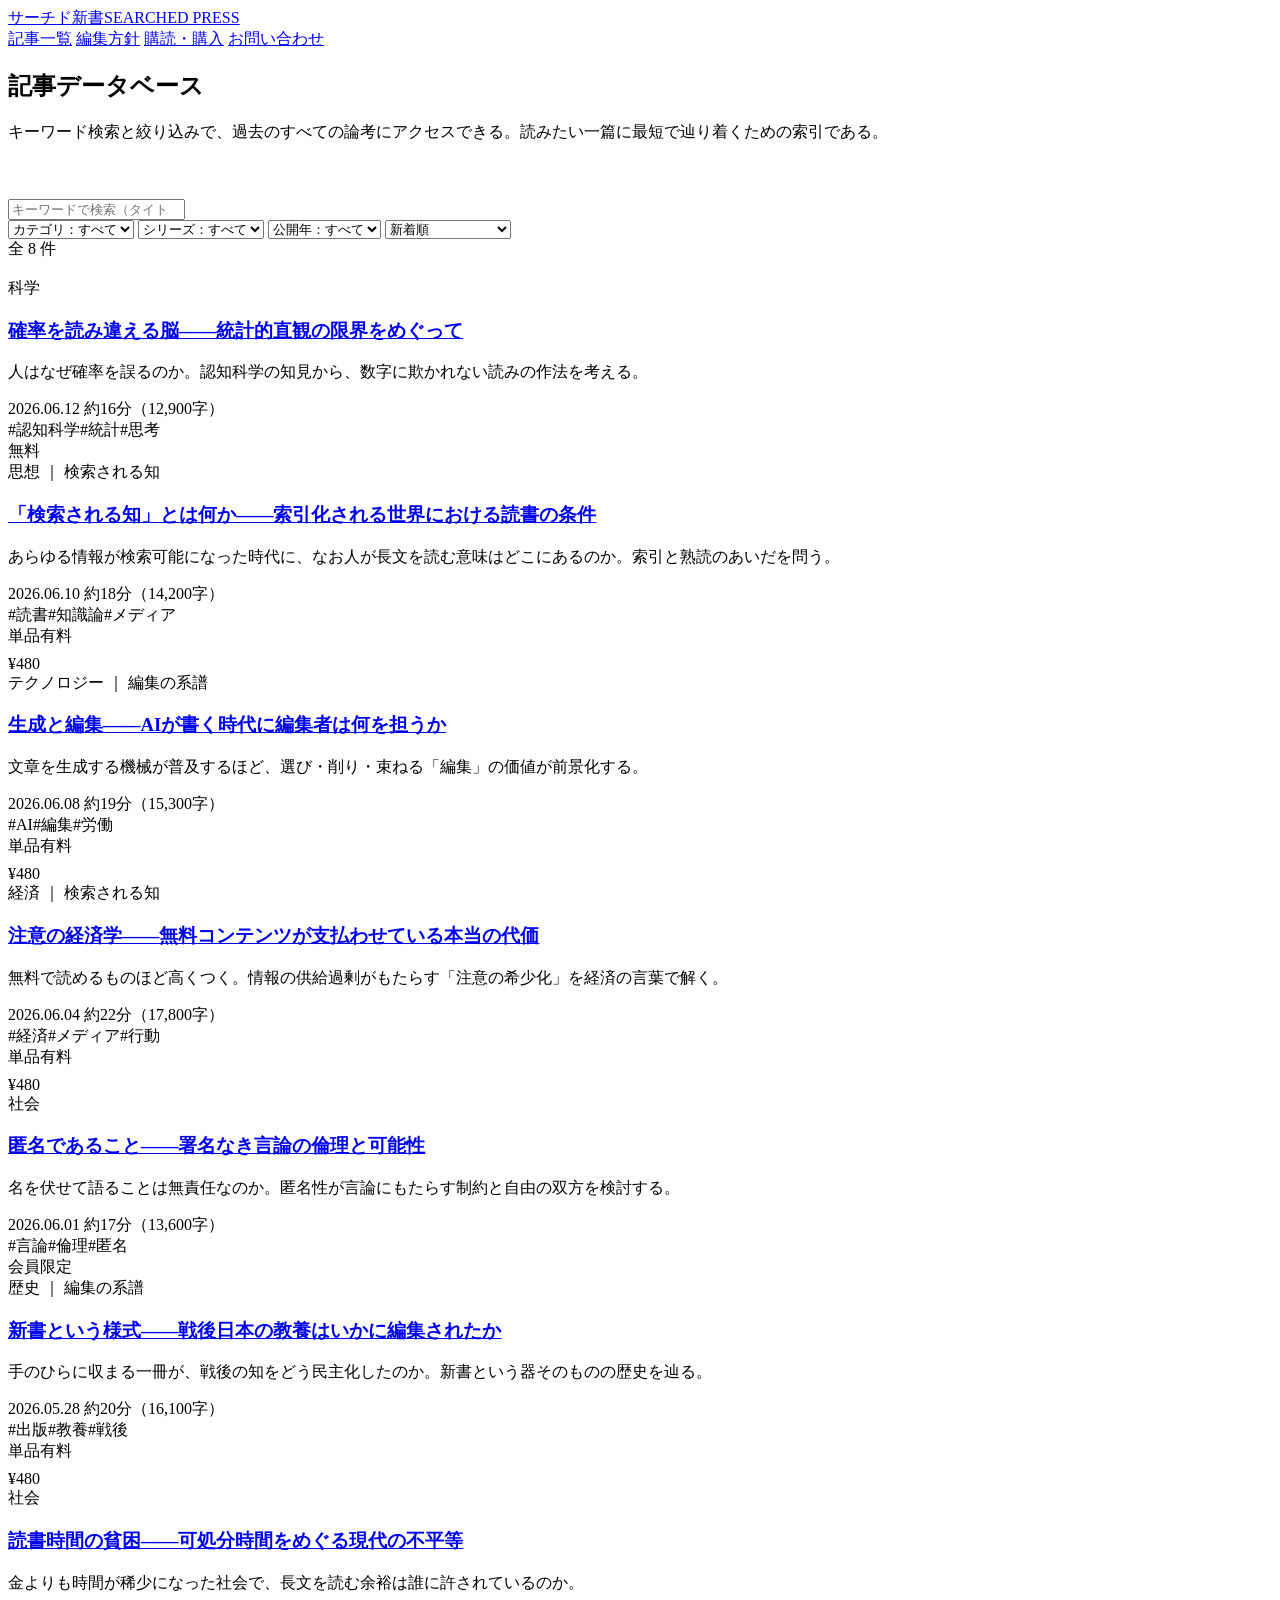
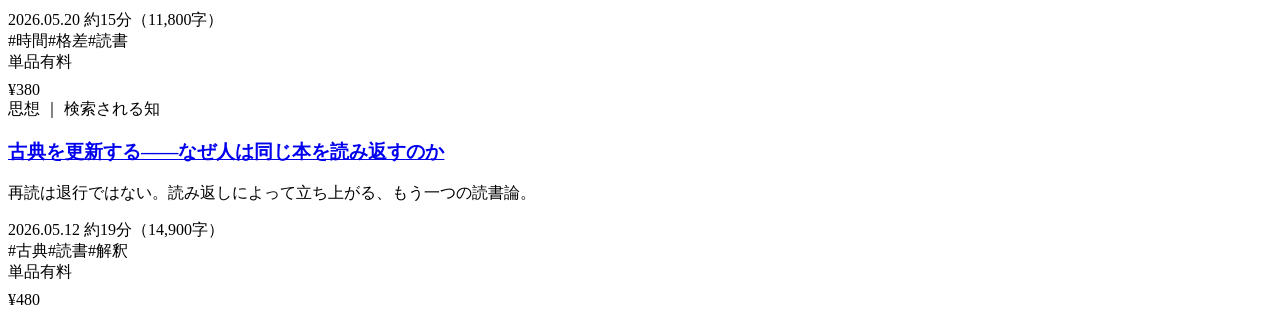
==== articles.html @ 11360cf6 "Create articles.html" ====
<!DOCTYPE html>
<html lang="ja">
<head>
<meta charset="UTF-8">
<meta name="viewport" content="width=device-width, initial-scale=1.0">
<title>記事一覧・データベース｜サーチド新書</title>
<meta name="description" content="サーチド新書の全記事を、キーワード検索とカテゴリ・タグ・シリーズ・公開年での絞り込み、並び替えで探せるデータベース。">
<link rel="preconnect" href="https://fonts.googleapis.com">
<link rel="preconnect" href="https://fonts.gstatic.com" crossorigin>
<link href="https://fonts.googleapis.com/css2?family=Noto+Serif+JP:wght@400;500;600;700&family=Noto+Sans+JP:wght@400;500;600&display=swap" rel="stylesheet">
<link rel="stylesheet" href="/assets/style.css">
</head>
<body>

<header class="site-header">
  <div class="wrap">
    <a class="brand" href="/">サーチド新書<span class="en">SEARCHED&nbsp;PRESS</span></a>
    <nav class="nav">
      <a href="/articles.html">記事一覧</a>
      <a href="/about.html">編集方針</a>
      <a href="/pricing.html">購読・購入</a>
      <a href="/contact.html">お問い合わせ</a>
    </nav>
  </div>
</header>

<main>
  <section class="page-head">
    <div class="wrap">
      <h1>記事データベース</h1>
      <p>キーワード検索と絞り込みで、過去のすべての論考にアクセスできる。読みたい一篇に最短で辿り着くための索引である。</p>
    </div>
  </section>

  <section class="section" style="padding-top:40px;">
    <div class="wrap">
      <div class="filters">
        <div class="search-box">
          <input type="search" id="q" placeholder="キーワードで検索（タイトル・リード・タグ）">
        </div>
        <select id="f-category"><option value="">カテゴリ：すべて</option></select>
        <select id="f-series"><option value="">シリーズ：すべて</option></select>
        <select id="f-year"><option value="">公開年：すべて</option></select>
        <select id="f-sort">
          <option value="new">新着順</option>
          <option value="old">古い順</option>
          <option value="long">文字数の多い順</option>
          <option value="short">文字数の少ない順</option>
        </select>
      </div>

      <div id="count" class="note" style="margin-bottom:18px;"></div>
      <div id="list" class="article-list"></div>
      <div id="empty" class="no-result">該当する記事が見つからなかった。条件を変えて再度お試しいただきたい。</div>
    </div>
  </section>
</main>

<div id="site-footer"></div>

<script>
/* ===== 記事データ（運用時は CMS / Markdown に置き換え可能） ===== */
const ARTICLES = [
  { slug:"sample", title:"「検索される知」とは何か——索引化される世界における読書の条件",
    lead:"あらゆる情報が検索可能になった時代に、なお人が長文を読む意味はどこにあるのか。索引と熟読のあいだを問う。",
    category:"思想", series:"検索される知", tags:["読書","知識論","メディア"],
    published_at:"2026-06-10", char_count:14200, access_type:"単品有料", price:480 },
  { slug:"sample", title:"注意の経済学——無料コンテンツが支払わせている本当の代価",
    lead:"無料で読めるものほど高くつく。情報の供給過剰がもたらす「注意の希少化」を経済の言葉で解く。",
    category:"経済", series:"検索される知", tags:["経済","メディア","行動"],
    published_at:"2026-06-04", char_count:17800, access_type:"単品有料", price:480 },
  { slug:"sample", title:"新書という様式——戦後日本の教養はいかに編集されたか",
    lead:"手のひらに収まる一冊が、戦後の知をどう民主化したのか。新書という器そのものの歴史を辿る。",
    category:"歴史", series:"編集の系譜", tags:["出版","教養","戦後"],
    published_at:"2026-05-28", char_count:16100, access_type:"単品有料", price:480 },
  { slug:"sample", title:"確率を読み違える脳——統計的直観の限界をめぐって",
    lead:"人はなぜ確率を誤るのか。認知科学の知見から、数字に欺かれない読みの作法を考える。",
    category:"科学", series:null, tags:["認知科学","統計","思考"],
    published_at:"2026-06-12", char_count:12900, access_type:"無料", price:0 },
  { slug:"sample", title:"生成と編集——AIが書く時代に編集者は何を担うか",
    lead:"文章を生成する機械が普及するほど、選び・削り・束ねる「編集」の価値が前景化する。",
    category:"テクノロジー", series:"編集の系譜", tags:["AI","編集","労働"],
    published_at:"2026-06-08", char_count:15300, access_type:"単品有料", price:480 },
  { slug:"sample", title:"匿名であること——署名なき言論の倫理と可能性",
    lead:"名を伏せて語ることは無責任なのか。匿名性が言論にもたらす制約と自由の双方を検討する。",
    category:"社会", series:null, tags:["言論","倫理","匿名"],
    published_at:"2026-06-01", char_count:13600, access_type:"会員限定", price:0 },
  { slug:"sample", title:"読書時間の貧困——可処分時間をめぐる現代の不平等",
    lead:"金よりも時間が稀少になった社会で、長文を読む余裕は誰に許されているのか。",
    category:"社会", series:null, tags:["時間","格差","読書"],
    published_at:"2026-05-20", char_count:11800, access_type:"単品有料", price:380 },
  { slug:"sample", title:"古典を更新する——なぜ人は同じ本を読み返すのか",
    lead:"再読は退行ではない。読み返しによって立ち上がる、もう一つの読書論。",
    category:"思想", series:"検索される知", tags:["古典","読書","解釈"],
    published_at:"2026-05-12", char_count:14900, access_type:"単品有料", price:480 }
];

/* ===== ユーティリティ ===== */
const fmtDate = s => s.replace(/-/g, ".");
const readMin = c => Math.max(1, Math.round(c / 800)); // 約800字/分
const yearOf = s => s.slice(0, 4);

/* ===== フィルタ選択肢を生成 ===== */
function fill(sel, values, label) {
  const el = document.getElementById(sel);
  [...new Set(values.filter(Boolean))].sort().forEach(v => {
    const o = document.createElement("option"); o.value = v; o.textContent = v; el.appendChild(o);
  });
}
fill("f-category", ARTICLES.map(a => a.category));
fill("f-series", ARTICLES.map(a => a.series));
fill("f-year", ARTICLES.map(a => yearOf(a.published_at)));

/* ===== 描画 ===== */
function accessClass(t){ return t === "無料" ? "free" : "paid"; }

function render() {
  const q = document.getElementById("q").value.trim().toLowerCase();
  const fc = document.getElementById("f-category").value;
  const fs = document.getElementById("f-series").value;
  const fy = document.getElementById("f-year").value;
  const sort = document.getElementById("f-sort").value;

  let rows = ARTICLES.filter(a => {
    if (fc && a.category !== fc) return false;
    if (fs && a.series !== fs) return false;
    if (fy && yearOf(a.published_at) !== fy) return false;
    if (q) {
      const hay = (a.title + " " + a.lead + " " + (a.tags||[]).join(" ") + " " + a.category).toLowerCase();
      if (!hay.includes(q)) return false;
    }
    return true;
  });

  rows.sort((a, b) => {
    if (sort === "new") return b.published_at.localeCompare(a.published_at);
    if (sort === "old") return a.published_at.localeCompare(b.published_at);
    if (sort === "long") return b.char_count - a.char_count;
    if (sort === "short") return a.char_count - b.char_count;
    return 0;
  });

  const list = document.getElementById("list");
  list.innerHTML = rows.map(a => `
    <article class="article-row">
      <div>
        <div class="cat">${a.category}${a.series ? ' ｜ ' + a.series : ''}</div>
        <h3><a href="/articles/${a.slug}.html">${a.title}</a></h3>
        <p class="lead">${a.lead}</p>
        <div class="meta">
          <span>${fmtDate(a.published_at)}</span>
          <span>約${readMin(a.char_count)}分（${a.char_count.toLocaleString()}字）</span>
        </div>
        <div class="tags">${(a.tags||[]).map(t => `<span class="tag">#${t}</span>`).join("")}</div>
      </div>
      <div class="row-aside">
        <span class="access-pill ${accessClass(a.access_type)}">${a.access_type}</span>
        ${a.price ? `<div style="margin-top:8px;">¥${a.price.toLocaleString()}</div>` : ''}
      </div>
    </article>
  `).join("");

  document.getElementById("count").textContent = `全 ${rows.length} 件`;
  document.getElementById("empty").style.display = rows.length ? "none" : "block";
}

["q","f-category","f-series","f-year","f-sort"].forEach(id =>
  document.getElementById(id).addEventListener("input", render));
render();
</script>
<script src="/assets/footer.js"></script>
</body>
</html>
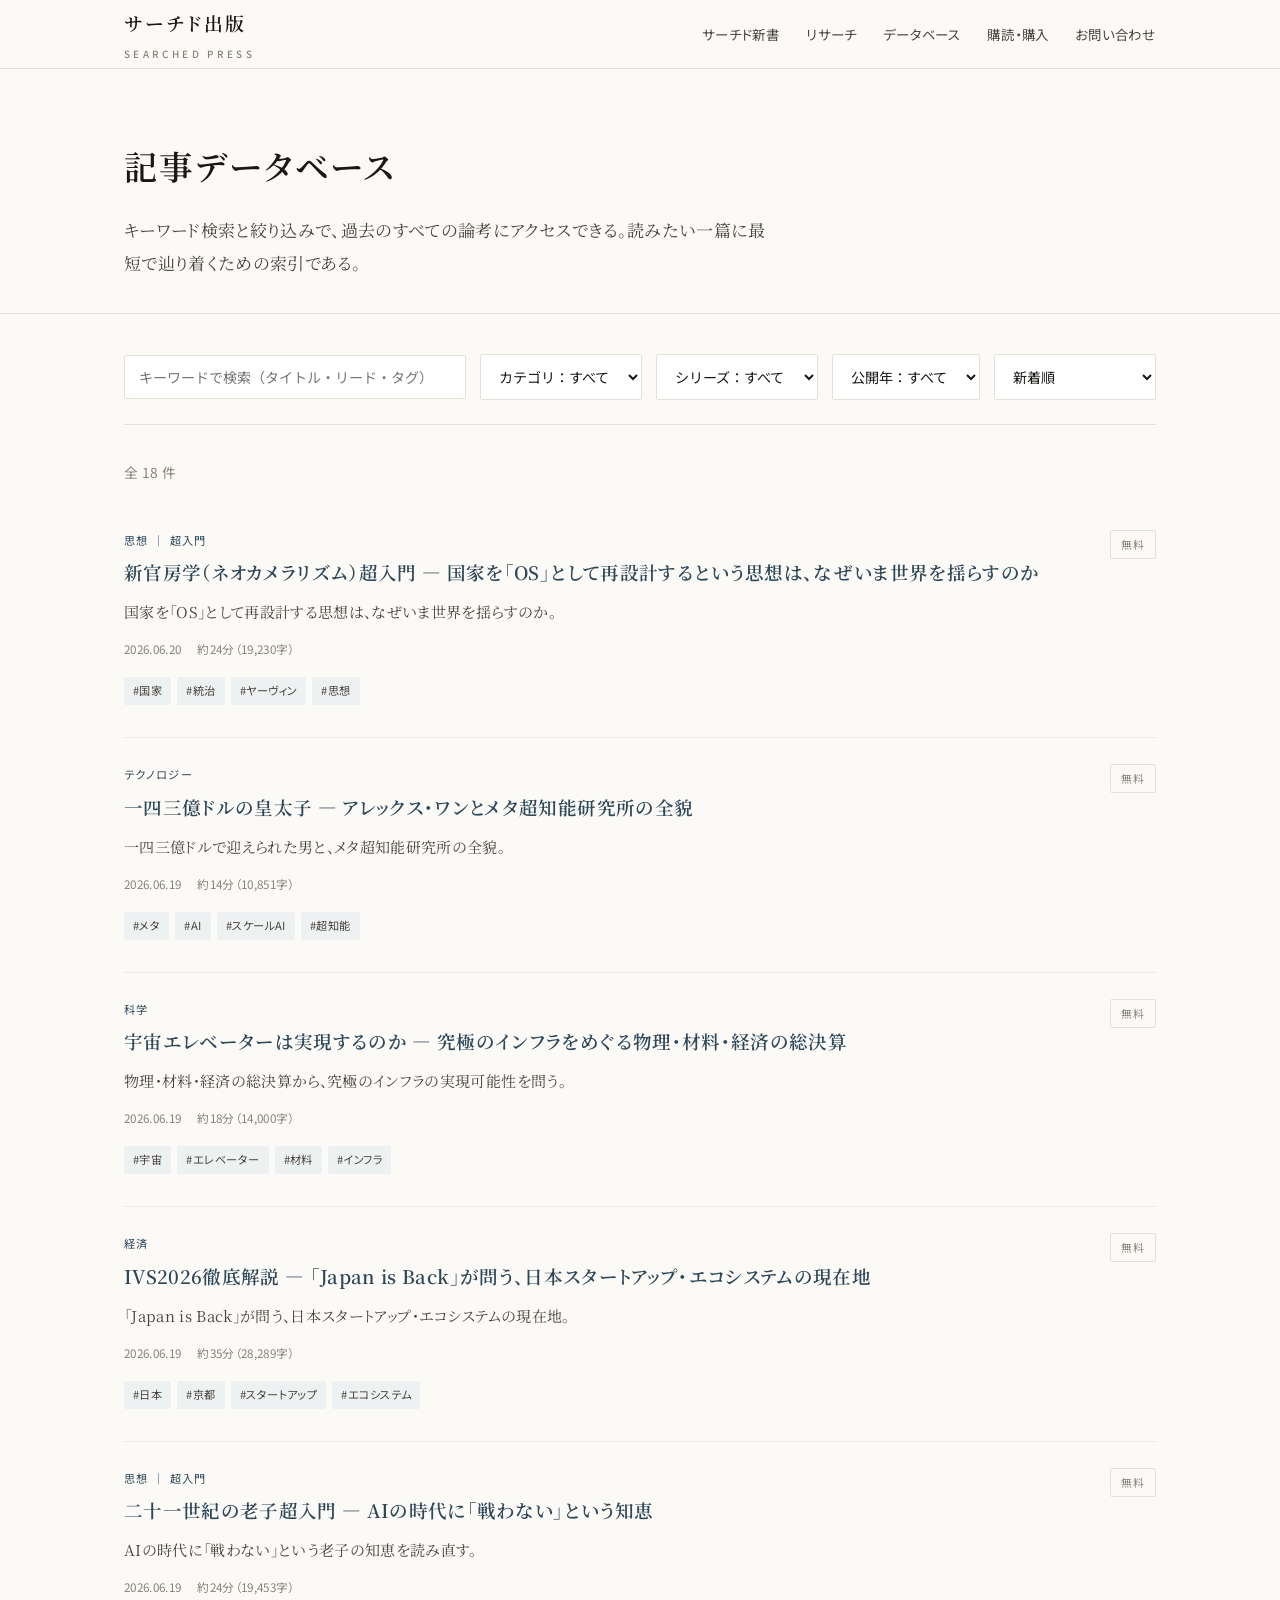
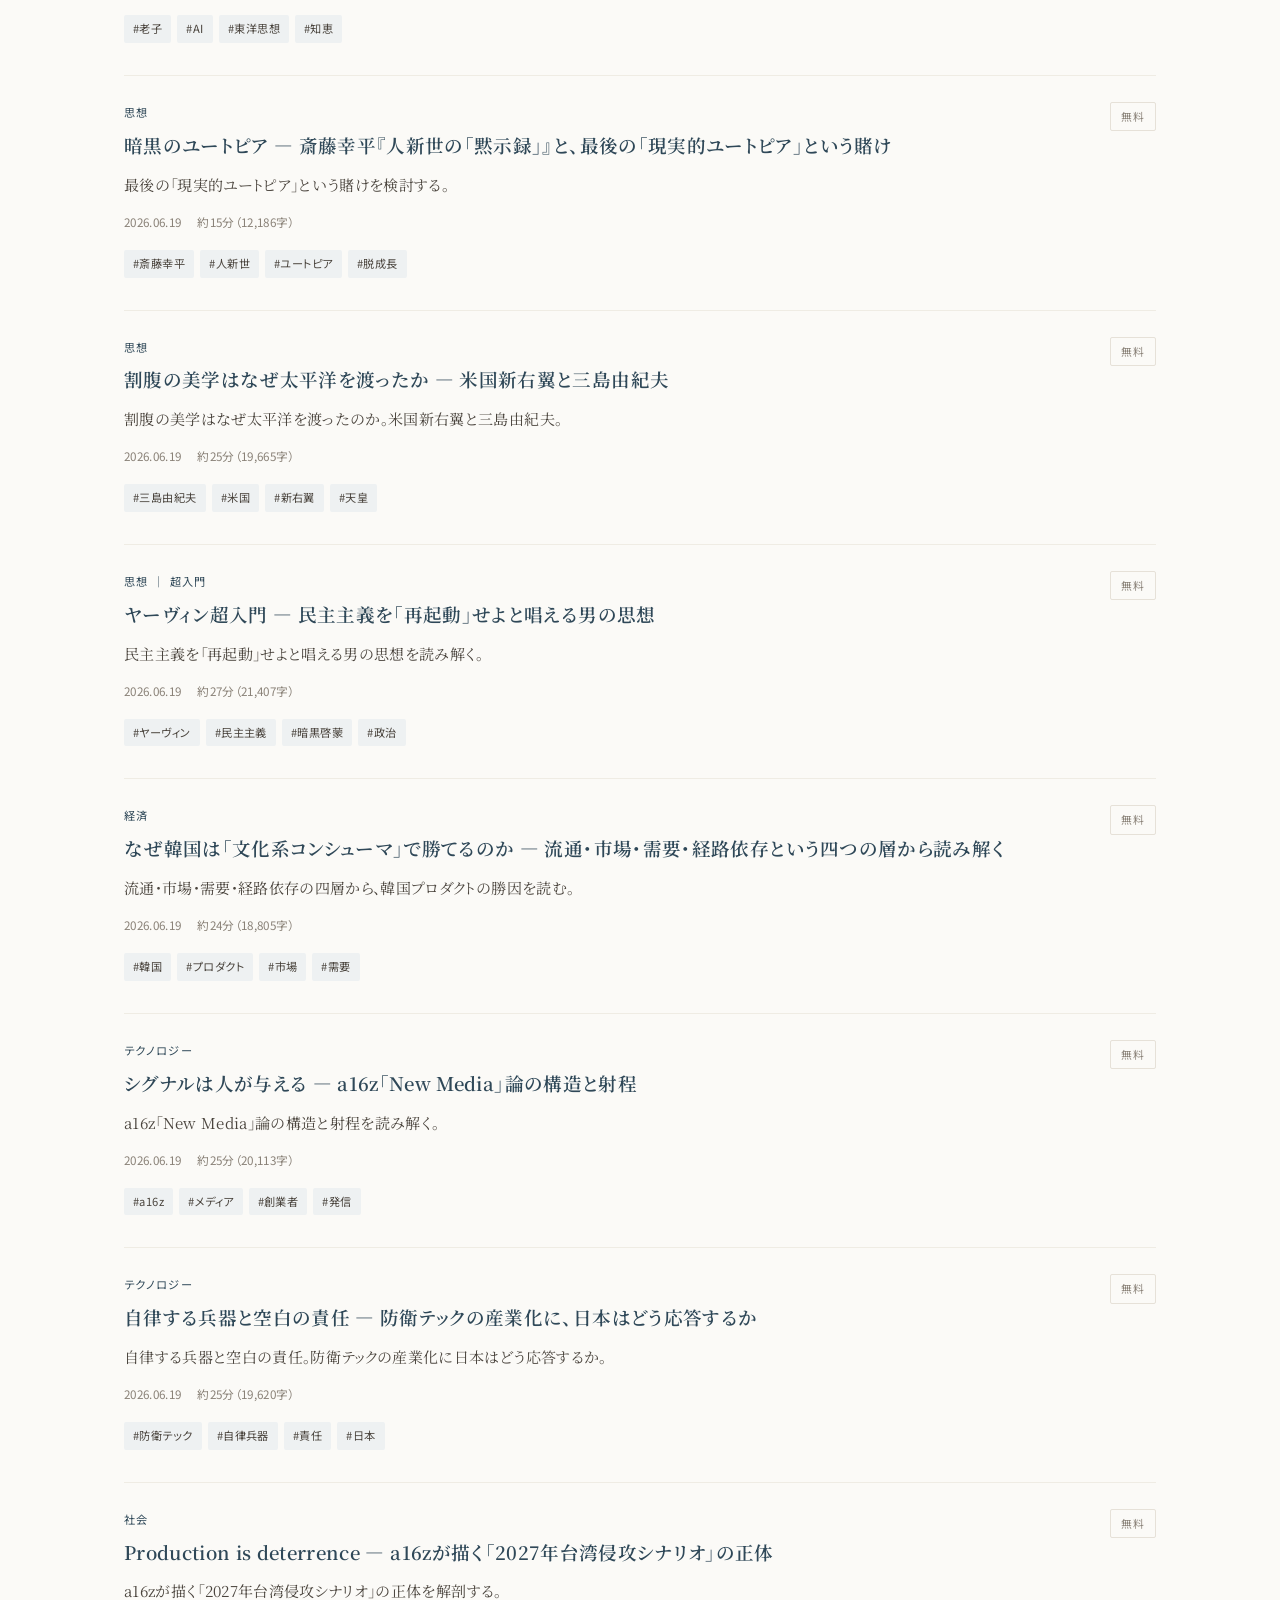
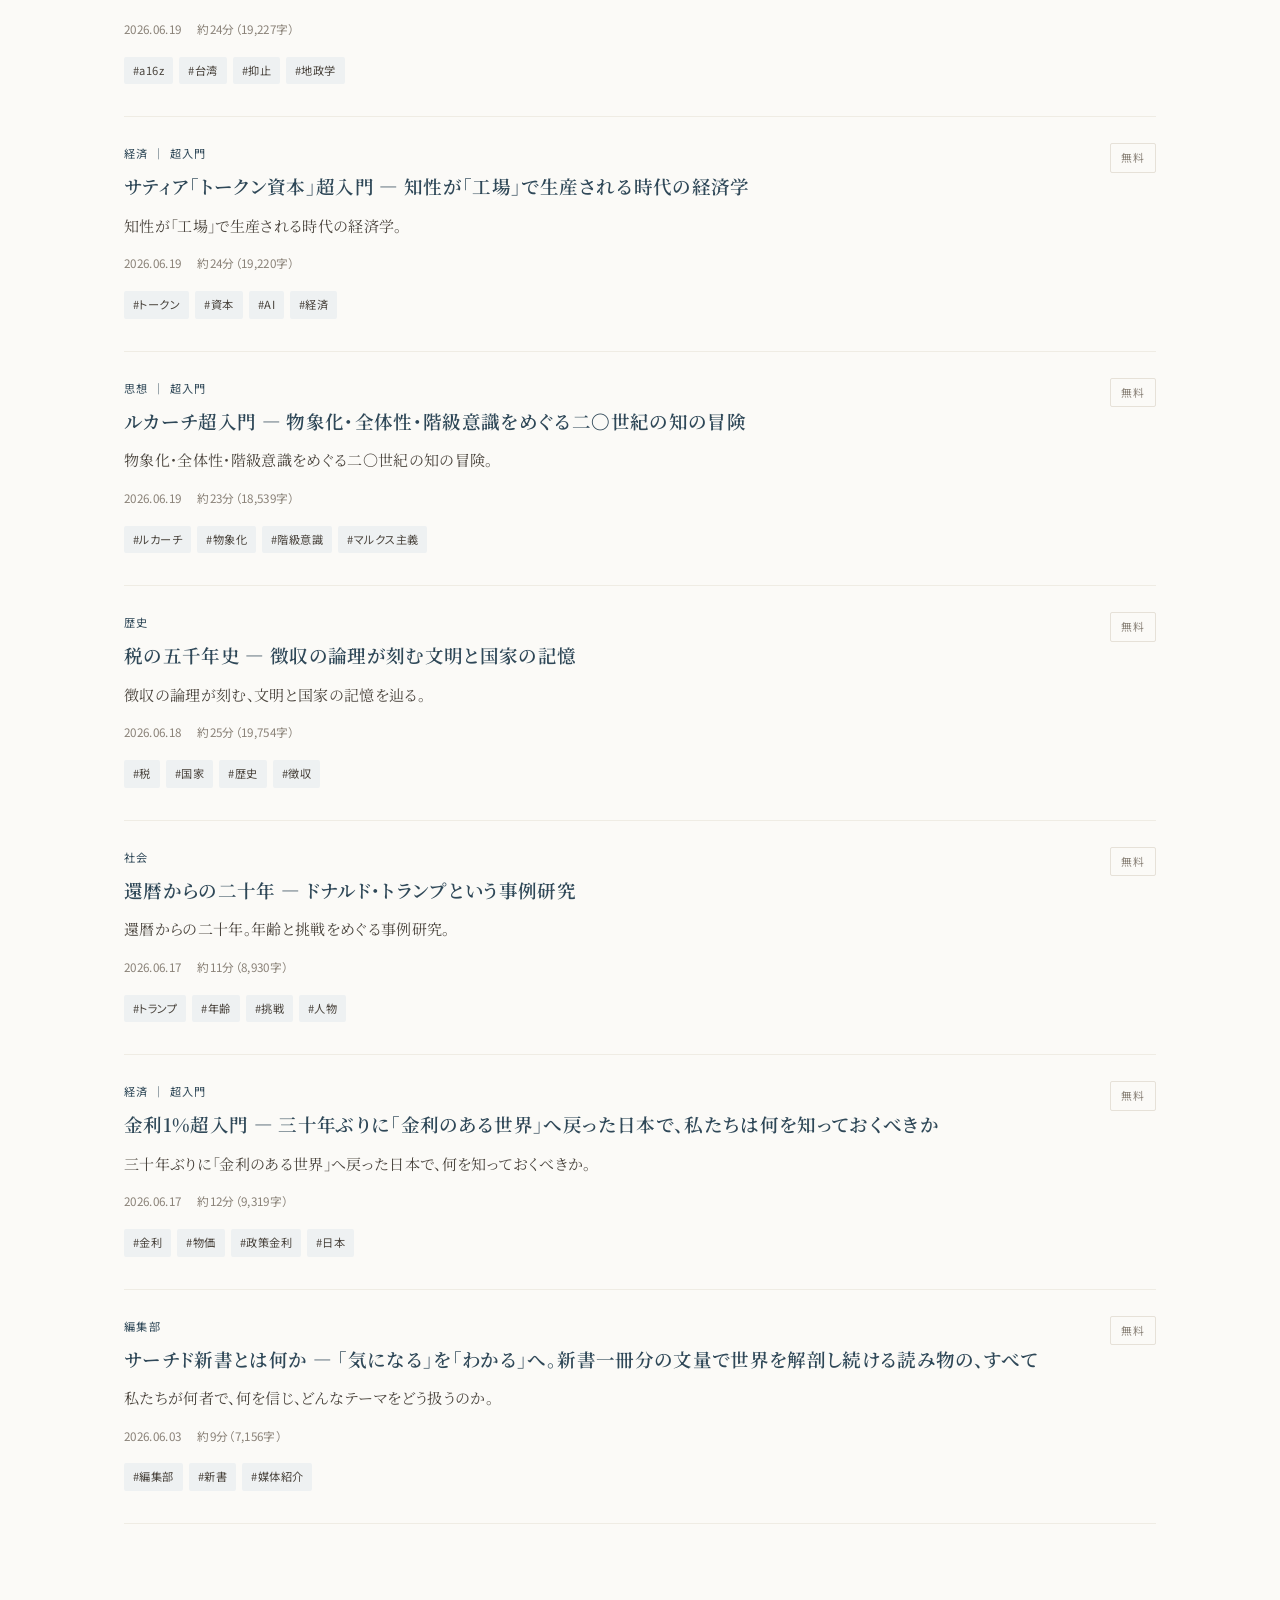
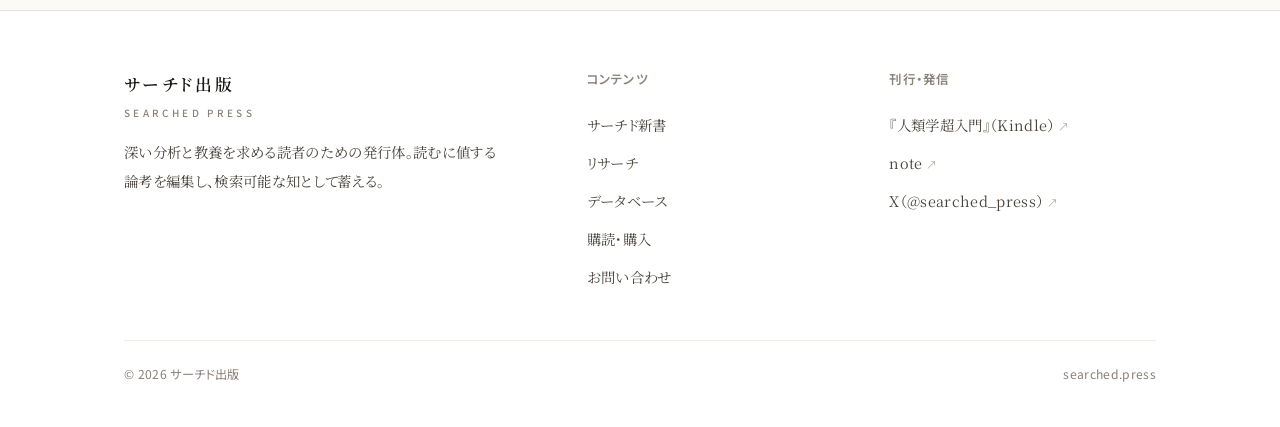
==== commit 97b15d37: "Update articles.html" ====
--- a/articles.html
+++ b/articles.html
@@ -3,21 +3,23 @@
 <head>
 <meta charset="UTF-8">
 <meta name="viewport" content="width=device-width, initial-scale=1.0">
-<title>記事一覧・データベース｜サーチド新書</title>
-<meta name="description" content="サーチド新書の全記事を、キーワード検索とカテゴリ・タグ・シリーズ・公開年での絞り込み、並び替えで探せるデータベース。">
+<title>記事一覧・データベース｜サーチド出版</title>
+<meta name="description" content="サーチド出版の全記事を、キーワード検索とカテゴリ・タグ・シリーズ・公開年での絞り込み、並び替えで探せるデータベース。">
 <link rel="preconnect" href="https://fonts.googleapis.com">
 <link rel="preconnect" href="https://fonts.gstatic.com" crossorigin>
 <link href="https://fonts.googleapis.com/css2?family=Noto+Serif+JP:wght@400;500;600;700&family=Noto+Sans+JP:wght@400;500;600&display=swap" rel="stylesheet">
 <link rel="stylesheet" href="/assets/style.css">
+<script src="/assets/articles-index.js"></script>
 </head>
 <body>
 
 <header class="site-header">
   <div class="wrap">
-    <a class="brand" href="/">サーチド新書<span class="en">SEARCHED&nbsp;PRESS</span></a>
+    <a class="brand" href="/">サーチド出版<span class="en">SEARCHED&nbsp;PRESS</span></a>
     <nav class="nav">
-      <a href="/articles.html">記事一覧</a>
-      <a href="/about.html">編集方針</a>
+      <a href="/shinsho.html">サーチド新書</a>
+      <a href="/research.html">リサーチ</a>
+      <a href="/articles.html">データベース</a>
       <a href="/pricing.html">購読・購入</a>
       <a href="/contact.html">お問い合わせ</a>
     </nav>
@@ -59,113 +61,72 @@
 <div id="site-footer"></div>
 
 <script>
-/* ===== 記事データ（運用時は CMS / Markdown に置き換え可能） ===== */
-const ARTICLES = [
-  { slug:"sample", title:"「検索される知」とは何か——索引化される世界における読書の条件",
-    lead:"あらゆる情報が検索可能になった時代に、なお人が長文を読む意味はどこにあるのか。索引と熟読のあいだを問う。",
-    category:"思想", series:"検索される知", tags:["読書","知識論","メディア"],
-    published_at:"2026-06-10", char_count:14200, access_type:"単品有料", price:480 },
-  { slug:"sample", title:"注意の経済学——無料コンテンツが支払わせている本当の代価",
-    lead:"無料で読めるものほど高くつく。情報の供給過剰がもたらす「注意の希少化」を経済の言葉で解く。",
-    category:"経済", series:"検索される知", tags:["経済","メディア","行動"],
-    published_at:"2026-06-04", char_count:17800, access_type:"単品有料", price:480 },
-  { slug:"sample", title:"新書という様式——戦後日本の教養はいかに編集されたか",
-    lead:"手のひらに収まる一冊が、戦後の知をどう民主化したのか。新書という器そのものの歴史を辿る。",
-    category:"歴史", series:"編集の系譜", tags:["出版","教養","戦後"],
-    published_at:"2026-05-28", char_count:16100, access_type:"単品有料", price:480 },
-  { slug:"sample", title:"確率を読み違える脳——統計的直観の限界をめぐって",
-    lead:"人はなぜ確率を誤るのか。認知科学の知見から、数字に欺かれない読みの作法を考える。",
-    category:"科学", series:null, tags:["認知科学","統計","思考"],
-    published_at:"2026-06-12", char_count:12900, access_type:"無料", price:0 },
-  { slug:"sample", title:"生成と編集——AIが書く時代に編集者は何を担うか",
-    lead:"文章を生成する機械が普及するほど、選び・削り・束ねる「編集」の価値が前景化する。",
-    category:"テクノロジー", series:"編集の系譜", tags:["AI","編集","労働"],
-    published_at:"2026-06-08", char_count:15300, access_type:"単品有料", price:480 },
-  { slug:"sample", title:"匿名であること——署名なき言論の倫理と可能性",
-    lead:"名を伏せて語ることは無責任なのか。匿名性が言論にもたらす制約と自由の双方を検討する。",
-    category:"社会", series:null, tags:["言論","倫理","匿名"],
-    published_at:"2026-06-01", char_count:13600, access_type:"会員限定", price:0 },
-  { slug:"sample", title:"読書時間の貧困——可処分時間をめぐる現代の不平等",
-    lead:"金よりも時間が稀少になった社会で、長文を読む余裕は誰に許されているのか。",
-    category:"社会", series:null, tags:["時間","格差","読書"],
-    published_at:"2026-05-20", char_count:11800, access_type:"単品有料", price:380 },
-  { slug:"sample", title:"古典を更新する——なぜ人は同じ本を読み返すのか",
-    lead:"再読は退行ではない。読み返しによって立ち上がる、もう一つの読書論。",
-    category:"思想", series:"検索される知", tags:["古典","読書","解釈"],
-    published_at:"2026-05-12", char_count:14900, access_type:"単品有料", price:480 }
-];
+var ARTICLES = (window.ARTICLES || []).slice();
 
-/* ===== ユーティリティ ===== */
-const fmtDate = s => s.replace(/-/g, ".");
-const readMin = c => Math.max(1, Math.round(c / 800)); // 約800字/分
-const yearOf = s => s.slice(0, 4);
+var fmtDate = function (s) { return (s || '').replace(/-/g, "."); };
+var readMin = function (c) { return Math.max(1, Math.round((c || 0) / 800)); };
+var yearOf = function (s) { return (s || '').slice(0, 4); };
+var esc = function (s) { return (s || '').replace(/[&<>]/g, function (c) { return {'&':'&amp;','<':'&lt;','>':'&gt;'}[c]; }); };
 
-/* ===== フィルタ選択肢を生成 ===== */
-function fill(sel, values, label) {
-  const el = document.getElementById(sel);
-  [...new Set(values.filter(Boolean))].sort().forEach(v => {
-    const o = document.createElement("option"); o.value = v; o.textContent = v; el.appendChild(o);
+function fill(sel, values) {
+  var el = document.getElementById(sel);
+  var uniq = [];
+  values.forEach(function (v) { if (v && uniq.indexOf(v) < 0) uniq.push(v); });
+  uniq.sort().forEach(function (v) {
+    var o = document.createElement("option"); o.value = v; o.textContent = v; el.appendChild(o);
   });
 }
-fill("f-category", ARTICLES.map(a => a.category));
-fill("f-series", ARTICLES.map(a => a.series));
-fill("f-year", ARTICLES.map(a => yearOf(a.published_at)));
-
-/* ===== 描画 ===== */
-function accessClass(t){ return t === "無料" ? "free" : "paid"; }
+fill("f-category", ARTICLES.map(function (a) { return a.category; }));
+fill("f-series", ARTICLES.map(function (a) { return a.series; }));
+fill("f-year", ARTICLES.map(function (a) { return yearOf(a.published_at); }));
 
 function render() {
-  const q = document.getElementById("q").value.trim().toLowerCase();
-  const fc = document.getElementById("f-category").value;
-  const fs = document.getElementById("f-series").value;
-  const fy = document.getElementById("f-year").value;
-  const sort = document.getElementById("f-sort").value;
+  var q = document.getElementById("q").value.trim().toLowerCase();
+  var fc = document.getElementById("f-category").value;
+  var fs = document.getElementById("f-series").value;
+  var fy = document.getElementById("f-year").value;
+  var sort = document.getElementById("f-sort").value;
 
-  let rows = ARTICLES.filter(a => {
+  var rows = ARTICLES.filter(function (a) {
     if (fc && a.category !== fc) return false;
     if (fs && a.series !== fs) return false;
     if (fy && yearOf(a.published_at) !== fy) return false;
     if (q) {
-      const hay = (a.title + " " + a.lead + " " + (a.tags||[]).join(" ") + " " + a.category).toLowerCase();
-      if (!hay.includes(q)) return false;
+      var hay = (a.title + " " + (a.lead||'') + " " + (a.tags || []).join(" ") + " " + a.category).toLowerCase();
+      if (hay.indexOf(q) < 0) return false;
     }
     return true;
   });
 
-  rows.sort((a, b) => {
-    if (sort === "new") return b.published_at.localeCompare(a.published_at);
-    if (sort === "old") return a.published_at.localeCompare(b.published_at);
-    if (sort === "long") return b.char_count - a.char_count;
-    if (sort === "short") return a.char_count - b.char_count;
+  rows.sort(function (a, b) {
+    if (sort === "new") return (b.published_at||'').localeCompare(a.published_at||'');
+    if (sort === "old") return (a.published_at||'').localeCompare(b.published_at||'');
+    if (sort === "long") return (b.char_count||0) - (a.char_count||0);
+    if (sort === "short") return (a.char_count||0) - (b.char_count||0);
     return 0;
   });
 
-  const list = document.getElementById("list");
-  list.innerHTML = rows.map(a => `
-    <article class="article-row">
-      <div>
-        <div class="cat">${a.category}${a.series ? ' ｜ ' + a.series : ''}</div>
-        <h3><a href="/articles/${a.slug}.html">${a.title}</a></h3>
-        <p class="lead">${a.lead}</p>
-        <div class="meta">
-          <span>${fmtDate(a.published_at)}</span>
-          <span>約${readMin(a.char_count)}分（${a.char_count.toLocaleString()}字）</span>
-        </div>
-        <div class="tags">${(a.tags||[]).map(t => `<span class="tag">#${t}</span>`).join("")}</div>
-      </div>
-      <div class="row-aside">
-        <span class="access-pill ${accessClass(a.access_type)}">${a.access_type}</span>
-        ${a.price ? `<div style="margin-top:8px;">¥${a.price.toLocaleString()}</div>` : ''}
-      </div>
-    </article>
-  `).join("");
+  var list = document.getElementById("list");
+  list.innerHTML = rows.map(function (a) {
+    return '<article class="article-row">'
+      + '<div>'
+      + '<div class="cat">' + esc(a.category) + (a.series ? ' ｜ ' + esc(a.series) : '') + '</div>'
+      + '<h3><a href="' + a.noteUrl + '" target="_blank" rel="noopener">' + esc(a.title) + '</a></h3>'
+      + '<p class="lead">' + esc(a.lead || '') + '</p>'
+      + '<div class="meta"><span>' + fmtDate(a.published_at) + '</span><span>約' + readMin(a.char_count) + '分（' + (a.char_count||0).toLocaleString() + '字）</span></div>'
+      + '<div class="tags">' + (a.tags || []).map(function (t) { return '<span class="tag">#' + esc(t) + '</span>'; }).join("") + '</div>'
+      + '</div>'
+      + '<div class="row-aside"><span class="access-pill free">' + esc(a.access_type || '無料') + '</span></div>'
+      + '</article>';
+  }).join("");
 
-  document.getElementById("count").textContent = `全 ${rows.length} 件`;
+  document.getElementById("count").textContent = "全 " + rows.length + " 件";
   document.getElementById("empty").style.display = rows.length ? "none" : "block";
 }
 
-["q","f-category","f-series","f-year","f-sort"].forEach(id =>
-  document.getElementById(id).addEventListener("input", render));
+["q","f-category","f-series","f-year","f-sort"].forEach(function (id) {
+  document.getElementById(id).addEventListener("input", render);
+});
 render();
 </script>
 <script src="/assets/footer.js"></script>
--- a/assets/style.css
+++ b/assets/style.css
@@ -0,0 +1,478 @@
+/* ===========================================================
+   サーチド新書 — searched.press
+   共通スタイル / 明朝主体・白基調・低彩度アクセント
+   =========================================================== */
+
+:root {
+  --ink: #1a1714;          /* 本文・主要テキスト（墨） */
+  --ink-soft: #4a443d;     /* 副次テキスト */
+  --ink-faint: #8a8278;    /* 補足・メタ情報 */
+  --paper: #fbfaf7;        /* 基調（生成りの白） */
+  --paper-pure: #ffffff;
+  --line: #e6e1d8;         /* 罫線 */
+  --line-soft: #efece4;
+  --accent: #2f4858;       /* 藍鼠（低彩度アクセント一色） */
+  --accent-deep: #1f3340;
+  --accent-faint: #eef1f2;
+  --maxw: 1080px;
+  --readw: 720px;
+  --serif: "Noto Serif JP", "Hiragino Mincho ProN", "Yu Mincho",
+           "YuMincho", "Songti SC", serif;
+  --sans: "Noto Sans JP", "Hiragino Sans", "Yu Gothic", system-ui, sans-serif;
+}
+
+* { box-sizing: border-box; }
+
+html {
+  -webkit-text-size-adjust: 100%;
+  scroll-behavior: smooth;
+}
+
+body {
+  margin: 0;
+  background: var(--paper);
+  color: var(--ink);
+  font-family: var(--serif);
+  font-size: 17px;
+  line-height: 1.95;
+  letter-spacing: 0.02em;
+  font-feature-settings: "palt" 1;
+  -webkit-font-smoothing: antialiased;
+}
+
+a { color: var(--accent); text-decoration: none; transition: color .18s ease; }
+a:hover { color: var(--accent-deep); text-decoration: underline; text-underline-offset: 3px; }
+
+img { max-width: 100%; display: block; }
+
+.wrap { max-width: var(--maxw); margin: 0 auto; padding: 0 24px; }
+.read { max-width: var(--readw); margin: 0 auto; padding: 0 24px; }
+
+/* ---------- ヘッダー ---------- */
+.site-header {
+  border-bottom: 1px solid var(--line);
+  background: rgba(251, 250, 247, 0.92);
+  backdrop-filter: saturate(180%) blur(8px);
+  position: sticky;
+  top: 0;
+  z-index: 50;
+}
+.site-header .wrap {
+  display: flex;
+  align-items: center;
+  justify-content: space-between;
+  height: 68px;
+}
+.brand {
+  font-family: var(--serif);
+  font-weight: 600;
+  font-size: 1.18rem;
+  letter-spacing: 0.14em;
+  color: var(--ink);
+}
+.brand:hover { text-decoration: none; color: var(--ink); }
+.brand .en {
+  display: block;
+  font-family: var(--sans);
+  font-size: 0.62rem;
+  letter-spacing: 0.34em;
+  color: var(--ink-faint);
+  font-weight: 500;
+  margin-top: 2px;
+}
+.nav {
+  display: flex;
+  gap: 26px;
+  font-family: var(--sans);
+  font-size: 0.84rem;
+  letter-spacing: 0.06em;
+}
+.nav a { color: var(--ink-soft); }
+.nav a:hover { color: var(--accent); text-decoration: none; }
+.nav-toggle { display: none; }
+
+/* ---------- ヒーロー ---------- */
+.hero {
+  padding: 92px 0 76px;
+  border-bottom: 1px solid var(--line);
+  background:
+    radial-gradient(120% 80% at 80% 0%, var(--accent-faint) 0%, transparent 55%),
+    var(--paper);
+}
+.hero .lede {
+  font-size: clamp(1.5rem, 3.4vw, 2.35rem);
+  line-height: 1.65;
+  font-weight: 600;
+  max-width: 22em;
+  margin: 0 0 22px;
+  letter-spacing: 0.04em;
+}
+.hero .sub {
+  color: var(--ink-soft);
+  max-width: 34em;
+  margin: 0 0 34px;
+  font-size: 1.02rem;
+}
+.hero-actions { display: flex; gap: 14px; flex-wrap: wrap; }
+
+/* ---------- ボタン ---------- */
+.btn {
+  display: inline-block;
+  font-family: var(--sans);
+  font-size: 0.86rem;
+  letter-spacing: 0.08em;
+  padding: 12px 26px;
+  border: 1px solid var(--accent);
+  color: var(--accent);
+  background: transparent;
+  border-radius: 2px;
+  transition: all .18s ease;
+  cursor: pointer;
+}
+.btn:hover { background: var(--accent); color: #fff; text-decoration: none; }
+.btn.primary { background: var(--accent); color: #fff; }
+.btn.primary:hover { background: var(--accent-deep); border-color: var(--accent-deep); }
+
+/* ---------- セクション見出し ---------- */
+.section { padding: 66px 0; }
+.section + .section { border-top: 1px solid var(--line-soft); }
+.section-head {
+  display: flex;
+  align-items: baseline;
+  justify-content: space-between;
+  margin-bottom: 32px;
+}
+.section-head h2 {
+  font-size: 1.32rem;
+  font-weight: 600;
+  letter-spacing: 0.1em;
+  margin: 0;
+  position: relative;
+  padding-left: 16px;
+}
+.section-head h2::before {
+  content: "";
+  position: absolute;
+  left: 0; top: 0.18em;
+  width: 4px; height: 1.05em;
+  background: var(--accent);
+}
+.section-head .more {
+  font-family: var(--sans);
+  font-size: 0.8rem;
+  letter-spacing: 0.06em;
+  color: var(--ink-faint);
+}
+
+/* ---------- 記事カード ---------- */
+.cards {
+  display: grid;
+  grid-template-columns: repeat(3, 1fr);
+  gap: 30px;
+}
+.card {
+  background: var(--paper-pure);
+  border: 1px solid var(--line);
+  border-radius: 3px;
+  overflow: hidden;
+  display: flex;
+  flex-direction: column;
+  transition: box-shadow .2s ease, transform .2s ease;
+}
+.card:hover { box-shadow: 0 10px 30px rgba(31, 51, 64, 0.08); transform: translateY(-2px); }
+.card a { color: inherit; }
+.card a:hover { text-decoration: none; }
+.card .thumb {
+  aspect-ratio: 16 / 9;
+  background: linear-gradient(135deg, var(--accent-faint), #e7ecee);
+  display: flex; align-items: center; justify-content: center;
+  color: var(--accent);
+  font-family: var(--sans);
+  font-size: 0.7rem;
+  letter-spacing: 0.3em;
+}
+.card .body { padding: 20px 22px 24px; display: flex; flex-direction: column; flex: 1; }
+.card .cat {
+  font-family: var(--sans);
+  font-size: 0.7rem;
+  letter-spacing: 0.12em;
+  color: var(--accent);
+  margin-bottom: 8px;
+}
+.card h3 {
+  font-size: 1.08rem;
+  line-height: 1.6;
+  margin: 0 0 10px;
+  font-weight: 600;
+}
+.card .lead {
+  color: var(--ink-soft);
+  font-size: 0.92rem;
+  line-height: 1.8;
+  margin: 0 0 16px;
+  flex: 1;
+}
+.card .meta {
+  font-family: var(--sans);
+  font-size: 0.72rem;
+  color: var(--ink-faint);
+  letter-spacing: 0.04em;
+  display: flex; gap: 14px;
+}
+
+/* ---------- 一覧（リスト型） ---------- */
+.filters {
+  display: flex;
+  flex-wrap: wrap;
+  gap: 14px;
+  align-items: center;
+  margin-bottom: 34px;
+  padding-bottom: 24px;
+  border-bottom: 1px solid var(--line);
+}
+.search-box {
+  flex: 1;
+  min-width: 220px;
+  position: relative;
+}
+.search-box input,
+.filters select {
+  font-family: var(--sans);
+  font-size: 0.88rem;
+  padding: 11px 14px;
+  border: 1px solid var(--line);
+  border-radius: 2px;
+  background: var(--paper-pure);
+  color: var(--ink);
+  width: 100%;
+}
+.filters select { width: auto; min-width: 140px; cursor: pointer; }
+.search-box input:focus,
+.filters select:focus { outline: none; border-color: var(--accent); }
+
+.article-list { display: flex; flex-direction: column; }
+.article-row {
+  display: grid;
+  grid-template-columns: 1fr auto;
+  gap: 24px;
+  padding: 26px 0;
+  border-bottom: 1px solid var(--line-soft);
+  align-items: start;
+}
+.article-row .cat {
+  font-family: var(--sans);
+  font-size: 0.7rem;
+  letter-spacing: 0.12em;
+  color: var(--accent);
+  margin-bottom: 7px;
+}
+.article-row h3 { font-size: 1.16rem; margin: 0 0 9px; font-weight: 600; line-height: 1.6; }
+.article-row .lead { color: var(--ink-soft); font-size: 0.94rem; margin: 0 0 12px; }
+.article-row .meta {
+  font-family: var(--sans);
+  font-size: 0.73rem;
+  color: var(--ink-faint);
+  display: flex; gap: 16px; flex-wrap: wrap;
+}
+.article-row .tags { margin-top: 10px; }
+.tag {
+  display: inline-block;
+  font-family: var(--sans);
+  font-size: 0.7rem;
+  color: var(--ink-soft);
+  background: var(--accent-faint);
+  border-radius: 2px;
+  padding: 3px 9px;
+  margin: 0 6px 6px 0;
+  letter-spacing: 0.04em;
+}
+.row-aside {
+  font-family: var(--sans);
+  font-size: 0.72rem;
+  color: var(--ink-faint);
+  text-align: right;
+  white-space: nowrap;
+}
+.access-pill {
+  display: inline-block;
+  font-family: var(--sans);
+  font-size: 0.68rem;
+  letter-spacing: 0.08em;
+  padding: 3px 10px;
+  border-radius: 2px;
+  border: 1px solid var(--line);
+}
+.access-pill.paid { border-color: var(--accent); color: var(--accent); }
+.access-pill.free { color: var(--ink-faint); }
+.no-result { padding: 40px 0; color: var(--ink-faint); font-family: var(--sans); display: none; }
+
+/* ---------- 記事詳細 ---------- */
+.article-head { padding: 64px 0 36px; border-bottom: 1px solid var(--line); }
+.article-head .cat {
+  font-family: var(--sans); font-size: 0.74rem; letter-spacing: 0.14em;
+  color: var(--accent); margin-bottom: 14px;
+}
+.article-head h1 {
+  font-size: clamp(1.6rem, 3.6vw, 2.4rem);
+  line-height: 1.55; margin: 0 0 20px; font-weight: 600; letter-spacing: 0.03em;
+}
+.article-head .lead { font-size: 1.08rem; color: var(--ink-soft); margin: 0 0 22px; }
+.article-head .meta {
+  font-family: var(--sans); font-size: 0.76rem; color: var(--ink-faint);
+  display: flex; gap: 18px; flex-wrap: wrap;
+}
+.article-body { padding: 48px 0 20px; font-size: 1.06rem; line-height: 2.1; }
+.article-body p { margin: 0 0 1.8em; }
+.article-body h2 {
+  font-size: 1.35rem; margin: 2.4em 0 0.9em; font-weight: 600;
+  padding-left: 14px; border-left: 4px solid var(--accent);
+}
+.article-body h3 { font-size: 1.12rem; margin: 2em 0 0.7em; font-weight: 600; }
+
+/* ペイウォール */
+.paywall {
+  position: relative;
+  margin-top: -120px;
+  padding-top: 120px;
+  background: linear-gradient(to bottom, transparent, var(--paper) 90px);
+}
+.paywall-box {
+  border: 1px solid var(--line);
+  background: var(--paper-pure);
+  border-radius: 4px;
+  padding: 40px 36px;
+  text-align: center;
+  margin: 10px auto 0;
+}
+.paywall-box h3 { font-size: 1.22rem; margin: 0 0 12px; font-weight: 600; }
+.paywall-box p { color: var(--ink-soft); font-size: 0.96rem; margin: 0 0 22px; }
+.paywall-box .price { font-size: 1.6rem; font-weight: 600; margin: 0 0 6px; }
+.paywall-box .price small { font-size: 0.8rem; color: var(--ink-faint); font-family: var(--sans); }
+
+/* ---------- 汎用本文ページ ---------- */
+.page-head { padding: 64px 0 34px; border-bottom: 1px solid var(--line); }
+.page-head h1 { font-size: clamp(1.5rem, 3.2vw, 2.1rem); margin: 0 0 14px; font-weight: 600; letter-spacing: 0.04em; }
+.page-head p { color: var(--ink-soft); margin: 0; max-width: 38em; }
+.prose { padding: 44px 0 20px; }
+.prose h2 { font-size: 1.28rem; margin: 2.2em 0 0.7em; font-weight: 600; padding-left: 14px; border-left: 4px solid var(--accent); }
+.prose h2:first-child { margin-top: 0; }
+.prose h3 { font-size: 1.08rem; margin: 1.8em 0 0.5em; font-weight: 600; }
+.prose p { margin: 0 0 1.5em; }
+.prose ul, .prose ol { margin: 0 0 1.5em; padding-left: 1.5em; }
+.prose li { margin: 0 0 0.5em; }
+
+/* 特商法など定義表 */
+.def-table { width: 100%; border-collapse: collapse; font-size: 0.96rem; }
+.def-table th, .def-table td {
+  text-align: left; vertical-align: top;
+  padding: 16px 14px; border-bottom: 1px solid var(--line-soft);
+}
+.def-table th {
+  width: 30%; font-weight: 600; color: var(--ink);
+  font-family: var(--sans); font-size: 0.86rem; letter-spacing: 0.04em;
+  background: var(--accent-faint);
+}
+.note { font-size: 0.86rem; color: var(--ink-faint); font-family: var(--sans); }
+.todo {
+  background: #fff8ec; border: 1px solid #f0e2c4; color: #7a5c1e;
+  padding: 3px 8px; border-radius: 2px; font-family: var(--sans); font-size: 0.8rem;
+}
+
+/* ---------- 料金プラン ---------- */
+.plans { display: grid; grid-template-columns: repeat(2, 1fr); gap: 26px; margin-top: 8px; }
+.plan {
+  border: 1px solid var(--line); border-radius: 4px; background: var(--paper-pure);
+  padding: 34px 30px; display: flex; flex-direction: column;
+}
+.plan.featured { border-color: var(--accent); box-shadow: 0 10px 30px rgba(31,51,64,.07); }
+.plan h3 { font-size: 1.15rem; margin: 0 0 6px; font-weight: 600; }
+.plan .price { font-size: 2rem; font-weight: 600; margin: 14px 0 4px; }
+.plan .price small { font-family: var(--sans); font-size: 0.8rem; color: var(--ink-faint); }
+.plan ul { list-style: none; padding: 0; margin: 22px 0 28px; flex: 1; }
+.plan li { padding: 9px 0 9px 24px; position: relative; color: var(--ink-soft); font-size: 0.94rem; border-bottom: 1px solid var(--line-soft); }
+.plan li::before { content: "—"; position: absolute; left: 0; color: var(--accent); }
+
+/* ---------- お問い合わせフォーム ---------- */
+.form-grid { display: flex; flex-direction: column; gap: 20px; max-width: 600px; }
+.field label { display: block; font-family: var(--sans); font-size: 0.84rem; margin-bottom: 7px; color: var(--ink-soft); letter-spacing: 0.04em; }
+.field input, .field textarea {
+  width: 100%; font-family: var(--serif); font-size: 1rem;
+  padding: 12px 14px; border: 1px solid var(--line); border-radius: 2px; background: var(--paper-pure); color: var(--ink);
+}
+.field textarea { min-height: 160px; resize: vertical; }
+.field input:focus, .field textarea:focus { outline: none; border-color: var(--accent); }
+
+/* ---------- フッター ---------- */
+.site-footer {
+  border-top: 1px solid var(--line);
+  background: var(--paper-pure);
+  padding: 56px 0 40px;
+  margin-top: 20px;
+}
+.footer-grid { display: grid; grid-template-columns: 1.6fr 1fr 1fr 1fr; gap: 36px; }
+.footer-col .ext::after { content: " ↗"; font-size: 0.75em; color: var(--ink-faint); }
+.site-footer .brand { font-size: 1.05rem; }
+.site-footer .desc { color: var(--ink-soft); font-size: 0.9rem; margin: 16px 0 0; max-width: 26em; }
+.footer-col h4 { font-family: var(--sans); font-size: 0.78rem; letter-spacing: 0.1em; color: var(--ink-faint); margin: 0 0 14px; font-weight: 600; }
+.footer-col a { display: block; color: var(--ink-soft); font-size: 0.9rem; padding: 5px 0; }
+.footer-col a:hover { color: var(--accent); text-decoration: none; }
+.copyright {
+  margin-top: 44px; padding-top: 22px; border-top: 1px solid var(--line-soft);
+  font-family: var(--sans); font-size: 0.76rem; color: var(--ink-faint);
+  display: flex; justify-content: space-between; flex-wrap: wrap; gap: 10px;
+}
+
+/* ---------- 刊行書籍フィーチャー ---------- */
+.book {
+  display: grid;
+  grid-template-columns: 220px 1fr;
+  gap: 40px;
+  align-items: center;
+  background: var(--paper-pure);
+  border: 1px solid var(--line);
+  border-radius: 4px;
+  padding: 40px;
+}
+.book .cover {
+  aspect-ratio: 3 / 4;
+  border-radius: 3px;
+  background: linear-gradient(150deg, var(--accent-deep), var(--accent));
+  color: #fff;
+  display: flex; flex-direction: column; justify-content: center; align-items: center;
+  text-align: center; padding: 24px;
+  box-shadow: 0 14px 34px rgba(31, 51, 64, 0.22);
+}
+.book .cover .k { font-family: var(--sans); font-size: 0.62rem; letter-spacing: 0.3em; opacity: 0.8; margin-bottom: 14px; }
+.book .cover .t { font-size: 1.35rem; font-weight: 600; line-height: 1.5; letter-spacing: 0.04em; }
+.book .cover .pub { font-family: var(--sans); font-size: 0.66rem; letter-spacing: 0.2em; opacity: 0.85; margin-top: 18px; }
+.book .info .cat { font-family: var(--sans); font-size: 0.72rem; letter-spacing: 0.12em; color: var(--accent); margin-bottom: 10px; }
+.book .info h3 { font-size: 1.4rem; font-weight: 600; margin: 0 0 14px; line-height: 1.5; }
+.book .info p { color: var(--ink-soft); margin: 0 0 22px; font-size: 0.98rem; }
+.book .info .meta { font-family: var(--sans); font-size: 0.74rem; color: var(--ink-faint); margin-bottom: 22px; }
+
+/* ---------- SNS / 外部発信ストリップ ---------- */
+.channels { display: flex; gap: 12px; flex-wrap: wrap; }
+.channel {
+  font-family: var(--sans); font-size: 0.82rem; letter-spacing: 0.04em;
+  border: 1px solid var(--line); border-radius: 2px; padding: 9px 18px; color: var(--ink-soft);
+}
+.channel:hover { border-color: var(--accent); color: var(--accent); text-decoration: none; }
+
+/* ---------- レスポンシブ ---------- */
+@media (max-width: 860px) {
+  .cards { grid-template-columns: repeat(2, 1fr); }
+  .footer-grid { grid-template-columns: 1fr 1fr; }
+  .site-footer .brand-col { grid-column: 1 / -1; }
+  .book { grid-template-columns: 1fr; }
+}
+@media (max-width: 600px) {
+  body { font-size: 16px; }
+  .nav { display: none; }
+  .cards { grid-template-columns: 1fr; }
+  .plans { grid-template-columns: 1fr; }
+  .footer-grid { grid-template-columns: 1fr; }
+  .article-row { grid-template-columns: 1fr; }
+  .row-aside { text-align: left; }
+  .hero { padding: 64px 0 52px; }
+  .def-table th { width: 38%; }
+}
